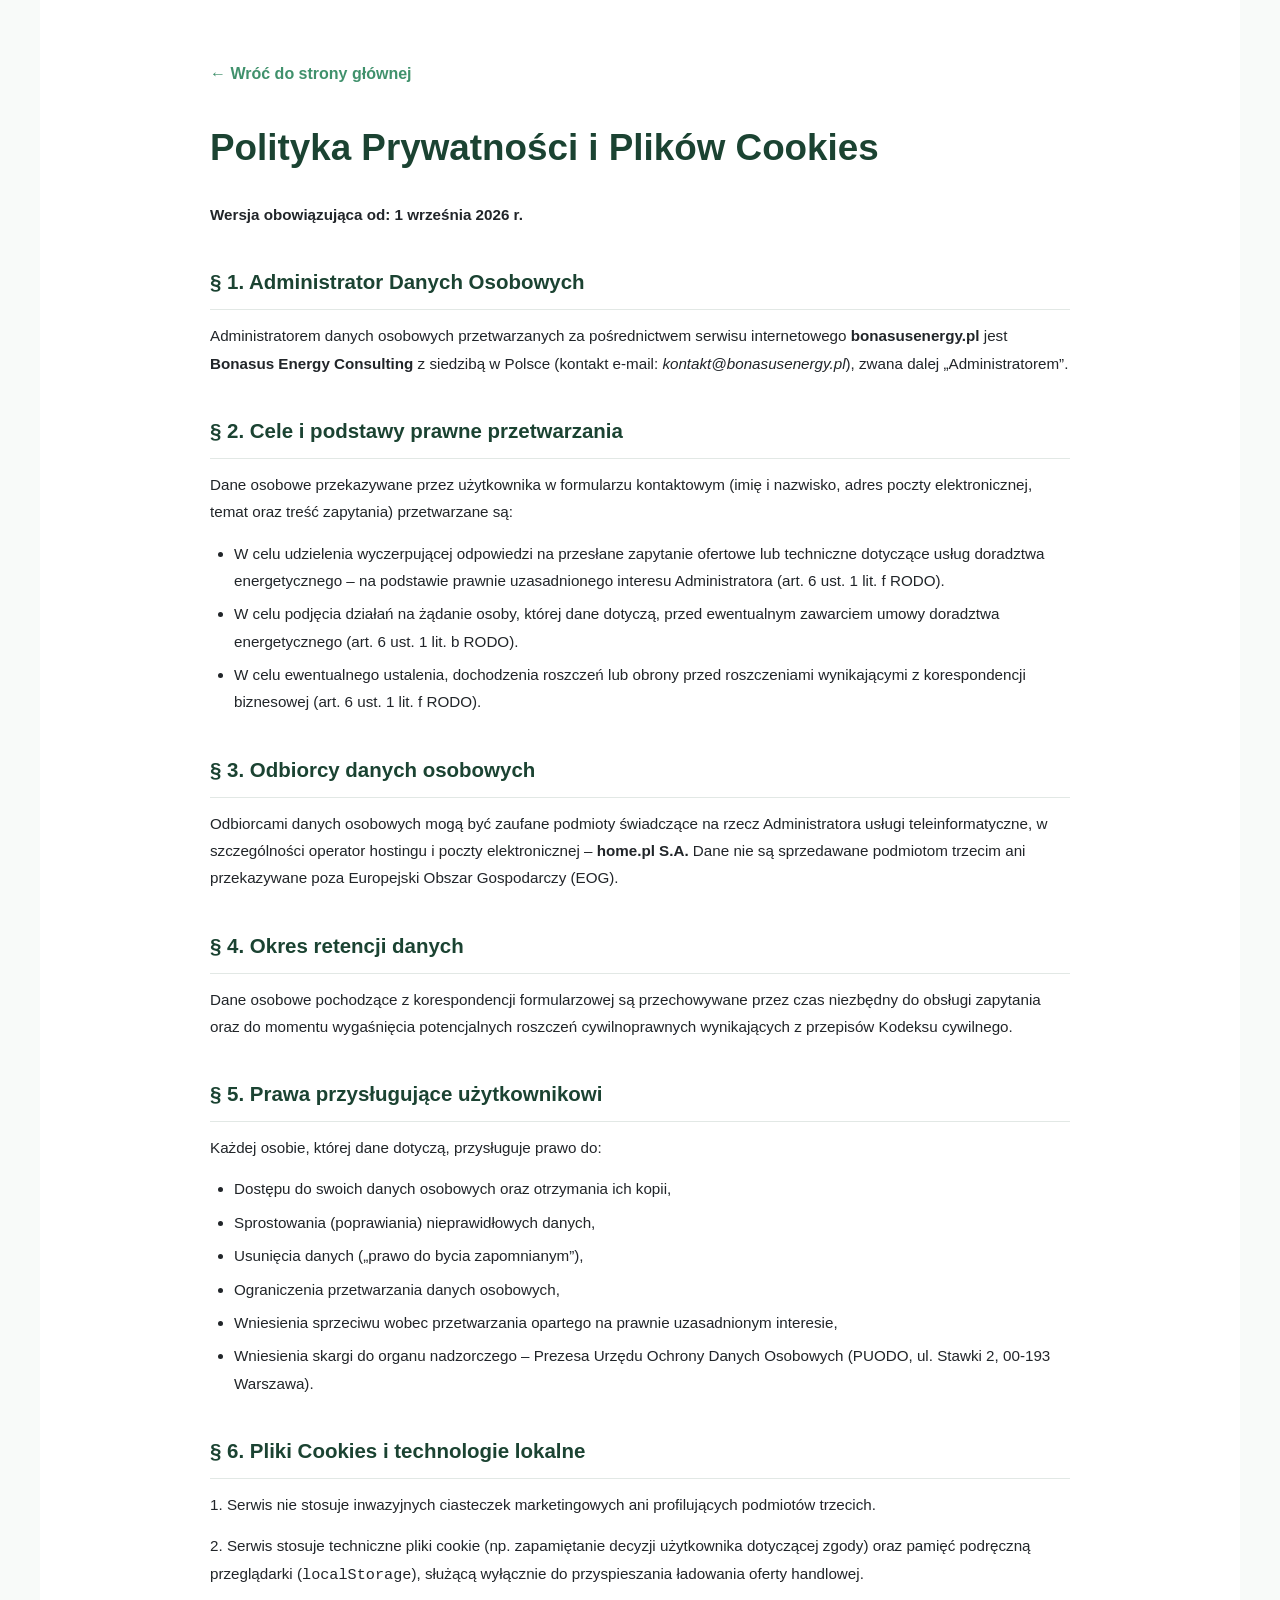
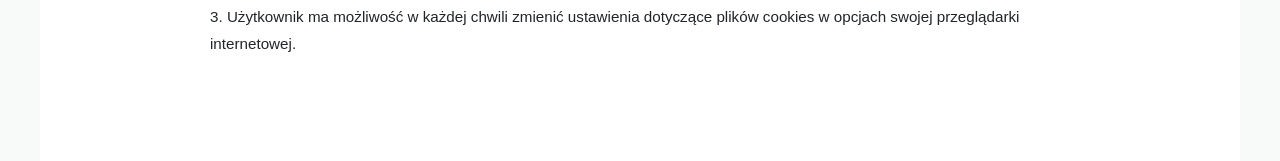
==== polityka-prywatnosci.html @ 52952d59 "." ====
<!DOCTYPE html>
<html lang="pl">
<head>
    <meta charset="UTF-8">
    <meta name="viewport" content="width=device-width, initial-scale=1.0">
    <title>Polityka Prywatności | Bonasus Energy Consulting</title>
    
    <link rel="icon" type="image/png" sizes="32x32" href="img/favicon.png?v=1">
    <link rel="stylesheet" href="style.css?v=5">
    <style>
        .legal-page { padding: 60px 0 90px 0; background: #ffffff; }
        .legal-box { max-width: 860px; margin: 0 auto; color: var(--text-dark); line-height: 1.8; }
        .legal-box h1 { font-size: 2.3rem; color: var(--primary); margin-bottom: 20px; }
        .legal-box h2 { font-size: 1.28rem; color: var(--primary); margin-top: 36px; margin-bottom: 12px; border-bottom: 1px solid var(--border-color); padding-bottom: 8px; }
        .legal-box p { margin-bottom: 14px; font-size: 0.95rem; }
        .legal-box ul { padding-left: 24px; margin-bottom: 18px; }
        .legal-box li { margin-bottom: 6px; font-size: 0.95rem; }
        .back-link { display: inline-flex; align-items: center; gap: 8px; margin-bottom: 26px; color: var(--accent); text-decoration: none; font-weight: 600; font-size: 1rem; }
        .back-link:hover { text-decoration: underline; }
    </style>
</head>
<body>
    <div class="container legal-page">
        <div class="legal-box">
            <a href="index.html" class="back-link">&larr; Wróć do strony głównej</a>
            <h1>Polityka Prywatności i Plików Cookies</h1>
            <p><strong>Wersja obowiązująca od: 1 września 2026 r.</strong></p>

            <h2>§ 1. Administrator Danych Osobowych</h2>
            <p>Administratorem danych osobowych przetwarzanych za pośrednictwem serwisu internetowego <strong>bonasusenergy.pl</strong> jest <strong>Bonasus Energy Consulting</strong> z siedzibą w Polsce (kontakt e-mail: <em>kontakt@bonasusenergy.pl</em>), zwana dalej „Administratorem”.</p>

            <h2>§ 2. Cele i podstawy prawne przetwarzania</h2>
            <p>Dane osobowe przekazywane przez użytkownika w formularzu kontaktowym (imię i nazwisko, adres poczty elektronicznej, temat oraz treść zapytania) przetwarzane są:</p>
            <ul>
                <li>W celu udzielenia wyczerpującej odpowiedzi na przesłane zapytanie ofertowe lub techniczne dotyczące usług doradztwa energetycznego – na podstawie prawnie uzasadnionego interesu Administratora (art. 6 ust. 1 lit. f RODO).</li>
                <li>W celu podjęcia działań na żądanie osoby, której dane dotyczą, przed ewentualnym zawarciem umowy doradztwa energetycznego (art. 6 ust. 1 lit. b RODO).</li>
                <li>W celu ewentualnego ustalenia, dochodzenia roszczeń lub obrony przed roszczeniami wynikającymi z korespondencji biznesowej (art. 6 ust. 1 lit. f RODO).</li>
            </ul>

            <h2>§ 3. Odbiorcy danych osobowych</h2>
            <p>Odbiorcami danych osobowych mogą być zaufane podmioty świadczące na rzecz Administratora usługi teleinformatyczne, w szczególności operator hostingu i poczty elektronicznej – <strong>home.pl S.A.</strong> Dane nie są sprzedawane podmiotom trzecim ani przekazywane poza Europejski Obszar Gospodarczy (EOG).</p>

            <h2>§ 4. Okres retencji danych</h2>
            <p>Dane osobowe pochodzące z korespondencji formularzowej są przechowywane przez czas niezbędny do obsługi zapytania oraz do momentu wygaśnięcia potencjalnych roszczeń cywilnoprawnych wynikających z przepisów Kodeksu cywilnego.</p>

            <h2>§ 5. Prawa przysługujące użytkownikowi</h2>
            <p>Każdej osobie, której dane dotyczą, przysługuje prawo do:</p>
            <ul>
                <li>Dostępu do swoich danych osobowych oraz otrzymania ich kopii,</li>
                <li>Sprostowania (poprawiania) nieprawidłowych danych,</li>
                <li>Usunięcia danych („prawo do bycia zapomnianym”),</li>
                <li>Ograniczenia przetwarzania danych osobowych,</li>
                <li>Wniesienia sprzeciwu wobec przetwarzania opartego na prawnie uzasadnionym interesie,</li>
                <li>Wniesienia skargi do organu nadzorczego – Prezesa Urzędu Ochrony Danych Osobowych (PUODO, ul. Stawki 2, 00-193 Warszawa).</li>
            </ul>

            <h2>§ 6. Pliki Cookies i technologie lokalne</h2>
            <p>1. Serwis nie stosuje inwazyjnych ciasteczek marketingowych ani profilujących podmiotów trzecich.</p>
            <p>2. Serwis stosuje techniczne pliki cookie (np. zapamiętanie decyzji użytkownika dotyczącej zgody) oraz pamięć podręczną przeglądarki (<code>localStorage</code>), służącą wyłącznie do przyspieszania ładowania oferty handlowej.</p>
            <p>3. Użytkownik ma możliwość w każdej chwili zmienić ustawienia dotyczące plików cookies w opcjach swojej przeglądarki internetowej.</p>
        </div>
    </div>
</body>
</html>
---- style.css ----
/* ==========================================================================
   1. ZMIENNE GŁÓWNE I PALETA BARW
   ========================================================================== */
:root {
    --primary: #1b4332;
    --primary-light: #2d6a4f;
    --accent: #40916c;
    --accent-glow: rgba(64, 145, 108, 0.12);
    --bg-main: #f8faf9;
    --text-dark: #212529;
    --text-muted: #6c757d;
    --border-color: #e2e8e5;
    --radius: 12px;
    --shadow: 0 4px 18px rgba(0, 0, 0, 0.05);
    --shadow-hover: 0 10px 30px rgba(0, 0, 0, 0.09);
    --transition: all 0.25s ease;
}

* {
    box-sizing: border-box;
    margin: 0;
    padding: 0;
}

html {
    scroll-behavior: smooth;
}

body {
    font-family: -apple-system, BlinkMacSystemFont, "Segoe UI", Roboto, "Helvetica Neue", Arial, sans-serif;
    color: var(--text-dark);
    background-color: var(--bg-main);
    line-height: 1.6;
}

.container {
    max-width: 1200px;
    margin: 0 auto;
    padding: 0 24px;
}

/* ==========================================================================
   2. TYPOGRAFIA I ELEMENTY WSPÓLNE
   ========================================================================== */
.section {
    padding: 85px 0;
}

.section-header {
    text-align: center;
    max-width: 700px;
    margin: 0 auto 50px auto;
}

.section-subtitle {
    display: inline-block;
    color: var(--accent);
    text-transform: uppercase;
    font-size: 0.82rem;
    font-weight: 700;
    letter-spacing: 1.5px;
    margin-bottom: 8px;
}

.section-header h2 {
    font-size: 2.2rem;
    color: var(--primary);
    margin-bottom: 12px;
}

.section-header p {
    color: var(--text-muted);
    font-size: 1.05rem;
}

/* PRZYCISKI */
.btn {
    display: inline-block;
    padding: 12px 26px;
    border-radius: 8px;
    font-weight: 600;
    text-decoration: none;
    cursor: pointer;
    border: none;
    transition: var(--transition);
}

.btn-primary {
    background-color: var(--accent);
    color: #ffffff;
}

.btn-primary:hover {
    background-color: var(--primary-light);
    transform: translateY(-2px);
}

.btn-secondary {
    background-color: transparent;
    color: var(--primary);
    border: 1px solid var(--primary);
}

.btn-secondary:hover {
    background-color: var(--primary);
    color: #ffffff;
}

.btn-block {
    width: 100%;
}

/* ==========================================================================
   3. NAWIGACJA
   ========================================================================== */
.header {
    background: #ffffff;
    border-bottom: 1px solid var(--border-color);
    position: sticky;
    top: 0;
    z-index: 1000;
}

.header-container {
    display: flex;
    justify-content: space-between;
    align-items: center;
    height: 75px;
}

.logo {
    font-size: 1.45rem;
    font-weight: 800;
    color: var(--primary);
    text-decoration: none;
    letter-spacing: -0.5px;
}

.logo-accent {
    color: var(--accent);
}

.nav {
    display: flex;
    align-items: center;
    gap: 28px;
}

.nav a {
    text-decoration: none;
    color: var(--text-dark);
    font-weight: 500;
    transition: var(--transition);
}

.nav a:hover {
    color: var(--accent);
}

.btn-nav {
    padding: 8px 18px;
    background-color: var(--primary);
    color: #ffffff !important;
    border-radius: 6px;
}

.btn-nav:hover {
    background-color: var(--accent);
}

/* ==========================================================================
   4. HERO
   ========================================================================== */
.hero {
    padding: 95px 0 105px 0;
    background: radial-gradient(circle at top right, rgba(64,145,108,0.12), transparent 50%), #ffffff;
    border-bottom: 1px solid var(--border-color);
}

.hero-content {
    max-width: 820px;
}

.hero-badge {
    display: inline-block;
    background: var(--accent-glow);
    color: var(--primary);
    padding: 6px 14px;
    border-radius: 20px;
    font-size: 0.85rem;
    font-weight: 700;
    margin-bottom: 20px;
}

.hero h1 {
    font-size: 3rem;
    line-height: 1.2;
    color: var(--primary);
    margin-bottom: 20px;
    letter-spacing: -1px;
}

.hero p {
    font-size: 1.15rem;
    color: var(--text-muted);
    line-height: 1.7;
    margin-bottom: 32px;
}

.hero-actions {
    display: flex;
    gap: 16px;
}

/* ==========================================================================
   5. USŁUGI (PANEL PODGLĄDU NA GÓRZE + DOLNA SIATKA ZE ZMIANĄ STANU)
   ========================================================================== */
.services-section {
    background-color: #ffffff;
    border-bottom: 1px solid var(--border-color);
}

/* GÓRNY PANEL PODGLĄDU */
.service-preview-panel {
    background: #ffffff;
    border: 2px solid var(--accent);
    border-radius: var(--radius);
    box-shadow: var(--shadow-hover);
    padding: 36px 40px;
    margin-bottom: 35px;
    position: relative;
    display: grid;
    grid-template-columns: 1fr 1.5fr;
    gap: 40px;
    align-items: start;
    animation: slideDownFade 0.3s ease-out forwards;
}

.preview-close-btn {
    position: absolute;
    top: 18px;
    right: 18px;
    width: 32px;
    height: 32px;
    background: var(--bg-main);
    border: 1px solid var(--border-color);
    border-radius: 50%;
    display: flex;
    align-items: center;
    justify-content: center;
    font-size: 1.2rem;
    color: var(--text-muted);
    cursor: pointer;
    transition: var(--transition);
}

.preview-close-btn:hover {
    background: #fee2e2;
    color: #991b1b;
    border-color: #fecaca;
}

.preview-left .preview-icon {
    font-size: 2.4rem;
    margin-bottom: 16px;
    display: inline-flex;
    align-items: center;
    justify-content: center;
    width: 60px;
    height: 60px;
    border-radius: 12px;
    background: var(--accent-glow);
}

.preview-left .preview-icon svg {
    width: 30px;
    height: 30px;
    stroke: var(--accent);
}

.preview-left h3 {
    font-size: 1.6rem;
    color: var(--primary);
    margin-bottom: 12px;
}

.preview-left p {
    color: var(--text-muted);
    font-size: 1rem;
    line-height: 1.6;
}

.preview-right {
    border-left: 1px dashed var(--border-color);
    padding-left: 35px;
}

.preview-right h4 {
    font-size: 0.95rem;
    text-transform: uppercase;
    letter-spacing: 1px;
    color: var(--accent);
    margin-bottom: 12px;
}

.preview-full-desc {
    color: var(--text-dark);
    font-size: 0.95rem;
    line-height: 1.7;
    margin-bottom: 18px;
}

.preview-subitems {
    list-style: none;
    padding: 0;
    margin: 0;
    display: grid;
    grid-template-columns: 1fr 1fr;
    gap: 10px 18px;
}

.preview-subitems li {
    font-size: 0.9rem;
    color: var(--primary-light);
    font-weight: 500;
    position: relative;
    padding-left: 20px;
}

.preview-subitems li::before {
    content: "✓";
    position: absolute;
    left: 0;
    color: var(--accent);
    font-weight: bold;
}

/* DOLNA SIATKA KAFELKÓW (ZACHOWUJE POZYCJE) */
.services-grid {
    display: grid;
    grid-template-columns: repeat(auto-fill, minmax(280px, 1fr));
    gap: 24px;
}

.service-card {
    background: var(--bg-main);
    border: 1px solid var(--border-color);
    padding: 24px;
    border-radius: var(--radius);
    cursor: pointer;
    user-select: none;
    transition: var(--transition);
    display: flex;
    flex-direction: column;
}

.service-card:hover {
    transform: translateY(-3px);
    border-color: var(--accent);
    box-shadow: var(--shadow);
}

.service-top {
    display: flex;
    justify-content: space-between;
    align-items: center;
    margin-bottom: 12px;
}

.service-icon {
    font-size: 1.8rem;
    display: inline-flex;
    align-items: center;
    justify-content: center;
    width: 46px;
    height: 46px;
    border-radius: 10px;
    background: var(--accent-glow);
}

.service-icon svg {
    width: 24px;
    height: 24px;
    stroke: var(--accent);
    stroke-width: 2;
}

.service-indicator {
    font-size: 1.2rem;
    color: var(--accent);
    font-weight: bold;
}

.service-card h3 {
    font-size: 1.15rem;
    color: var(--primary);
    margin-bottom: 8px;
}

.service-short-desc {
    color: var(--text-muted);
    font-size: 0.9rem;
    line-height: 1.5;
}

/* STAN WYSZARZENIA KLIKNIĘTEJ KARTY */
.service-card.is-selected {
    opacity: 0.45;
    filter: grayscale(100%);
    background: #eef2f0;
    border: 1px dashed var(--accent);
    box-shadow: none !important;
    transform: none !important;
}

@keyframes slideDownFade {
    from { opacity: 0; transform: translateY(-10px); }
    to { opacity: 1; transform: translateY(0); }
}

/* ==========================================================================
   6. ZESPÓŁ
   ========================================================================== */
.team-grid {
    display: grid;
    grid-template-columns: repeat(auto-fit, minmax(300px, 1fr));
    gap: 30px;
}

.team-card {
    background: #ffffff;
    border: 1px solid var(--border-color);
    border-radius: var(--radius);
    padding: 30px;
    text-align: center;
    box-shadow: var(--shadow);
    transition: var(--transition);
}

.team-card:hover {
    transform: translateY(-4px);
    box-shadow: var(--shadow-hover);
}

.team-image-wrapper {
    width: 130px;
    height: 130px;
    border-radius: 50%;
    margin: 0 auto 20px auto;
    overflow: hidden;
    border: 3px solid var(--accent);
}

.team-avatar {
    width: 100%;
    height: 100%;
    object-fit: cover;
}

.team-info h3 {
    font-size: 1.3rem;
    color: var(--primary);
    margin-bottom: 4px;
}

.team-role {
    display: block;
    color: var(--accent);
    font-size: 0.88rem;
    font-weight: 600;
    margin-bottom: 12px;
}

.team-info p {
    color: var(--text-muted);
    font-size: 0.92rem;
    line-height: 1.6;
}

/* ==========================================================================
   7. KONTAKT I FORMULARZ
   ========================================================================== */
.contact-section {
    background: #ffffff;
    border-top: 1px solid var(--border-color);
}

.contact-wrapper {
    display: grid;
    grid-template-columns: 1fr 1.2fr;
    gap: 60px;
    align-items: start;
}

.contact-details {
    margin-top: 30px;
    display: flex;
    flex-direction: column;
    gap: 20px;
}

.contact-item {
    display: flex;
    align-items: center;
    gap: 16px;
}

.contact-item svg {
    width: 24px;
    height: 24px;
    stroke: var(--accent);
}

.contact-item a {
    color: var(--primary);
    text-decoration: none;
    font-weight: 500;
}

.contact-form {
    background: var(--bg-main);
    border: 1px solid var(--border-color);
    padding: 36px;
    border-radius: var(--radius);
    box-shadow: var(--shadow);
}

.contact-form h3 {
    color: var(--primary);
    margin-bottom: 20px;
    font-size: 1.4rem;
}

.form-group {
    margin-bottom: 18px;
}

.form-group label {
    display: block;
    font-size: 0.88rem;
    font-weight: 600;
    margin-bottom: 6px;
    color: var(--primary);
}

.form-group input,
.form-group textarea {
    width: 100%;
    padding: 12px 14px;
    border: 1px solid var(--border-color);
    border-radius: 6px;
    font-size: 0.95rem;
    background: #ffffff;
    font-family: inherit;
    transition: var(--transition);
}

.form-group input:focus,
.form-group textarea:focus {
    outline: none;
    border-color: var(--accent);
    box-shadow: 0 0 0 3px var(--accent-glow);
}

.form-feedback {
    display: none;
    padding: 12px 14px;
    border-radius: 6px;
    font-size: 0.9rem;
    margin-bottom: 16px;
    font-weight: 500;
}

.form-feedback.success {
    display: block;
    background-color: #d8f3dc;
    color: #1b4332;
    border: 1px solid #b7e4c7;
}

.form-feedback.error {
    display: block;
    background-color: #fee2e2;
    color: #991b1b;
    border: 1px solid #fecaca;
}

.form-rodo-note {
    font-size: 0.78rem;
    color: var(--text-muted);
    margin-top: 14px;
    line-height: 1.4;
}

.form-rodo-note a {
    color: var(--accent);
    text-decoration: underline;
}

/* ==========================================================================
   8. STOPKA
   ========================================================================== */
.footer {
    background: var(--primary);
    color: #ffffff;
    padding: 30px 0;
    text-align: center;
    font-size: 0.9rem;
}

.footer a {
    color: #d8f3dc;
    text-decoration: none;
}

.footer a:hover {
    text-decoration: underline;
}

/* ==========================================================================
   9. BANER PLIKÓW COOKIE
   ========================================================================== */
.cookie-banner {
    position: fixed;
    bottom: 24px;
    left: 50%;
    transform: translateX(-50%) translateY(30px);
    width: calc(100% - 40px);
    max-width: 980px;
    background: #ffffff;
    border: 1px solid var(--border-color);
    border-radius: var(--radius);
    box-shadow: 0 16px 36px rgba(0, 0, 0, 0.16);
    padding: 22px 28px;
    z-index: 99999;
    opacity: 0;
    transition: opacity 0.35s ease, transform 0.35s ease;
}

.cookie-banner.visible {
    opacity: 1;
    transform: translateX(-50%) translateY(0);
}

.cookie-container {
    display: flex;
    align-items: center;
    justify-content: space-between;
    gap: 30px;
}

.cookie-info {
    display: flex;
    align-items: flex-start;
    gap: 16px;
}

.cookie-badge {
    font-size: 1.8rem;
    line-height: 1;
    flex-shrink: 0;
}

.cookie-text h4 {
    font-size: 1.05rem;
    color: var(--primary);
    margin-bottom: 6px;
    font-weight: 700;
}

.cookie-text p {
    font-size: 0.88rem;
    color: var(--text-muted);
    line-height: 1.5;
    margin: 0;
}

.cookie-text a {
    color: var(--accent);
    text-decoration: underline;
    font-weight: 500;
}

.cookie-buttons {
    display: flex;
    align-items: center;
    gap: 12px;
    flex-shrink: 0;
}

.btn-cookie {
    padding: 10px 18px;
    border-radius: 6px;
    font-size: 0.88rem;
    font-weight: 600;
    cursor: pointer;
    transition: var(--transition);
    white-space: nowrap;
    border: none;
}

.btn-cookie-primary {
    background-color: var(--accent);
    color: #ffffff;
}

.btn-cookie-primary:hover {
    background-color: var(--primary);
}

.btn-cookie-secondary {
    background-color: transparent;
    color: var(--text-dark);
    border: 1px solid var(--border-color);
}

.btn-cookie-secondary:hover {
    background-color: #f1f5f3;
    border-color: var(--text-muted);
}

/* ==========================================================================
   10. RESPONSYWNOŚĆ (MEDIA QUERIES)
   ========================================================================== */
@media (max-width: 900px) {
    .service-preview-panel {
        grid-template-columns: 1fr;
        gap: 24px;
        padding: 28px 24px;
    }
    .preview-right {
        border-left: none;
        border-top: 1px dashed var(--border-color);
        padding-left: 0;
        padding-top: 20px;
    }
    .contact-wrapper {
        grid-template-columns: 1fr;
        gap: 40px;
    }
    .hero h1 {
        font-size: 2.3rem;
    }
}

@media (max-width: 768px) {
    .header-container {
        flex-direction: column;
        height: auto;
        padding: 16px 0;
        gap: 12px;
    }
    .preview-subitems {
        grid-template-columns: 1fr;
    }
    .cookie-banner {
        bottom: 15px;
        width: calc(100% - 30px);
        padding: 18px;
    }
    .cookie-container {
        flex-direction: column;
        gap: 18px;
        align-items: stretch;
    }
    .cookie-buttons {
        flex-direction: column-reverse;
        width: 100%;
    }
    .btn-cookie {
        width: 100%;
        text-align: center;
        padding: 12px;
    }
}
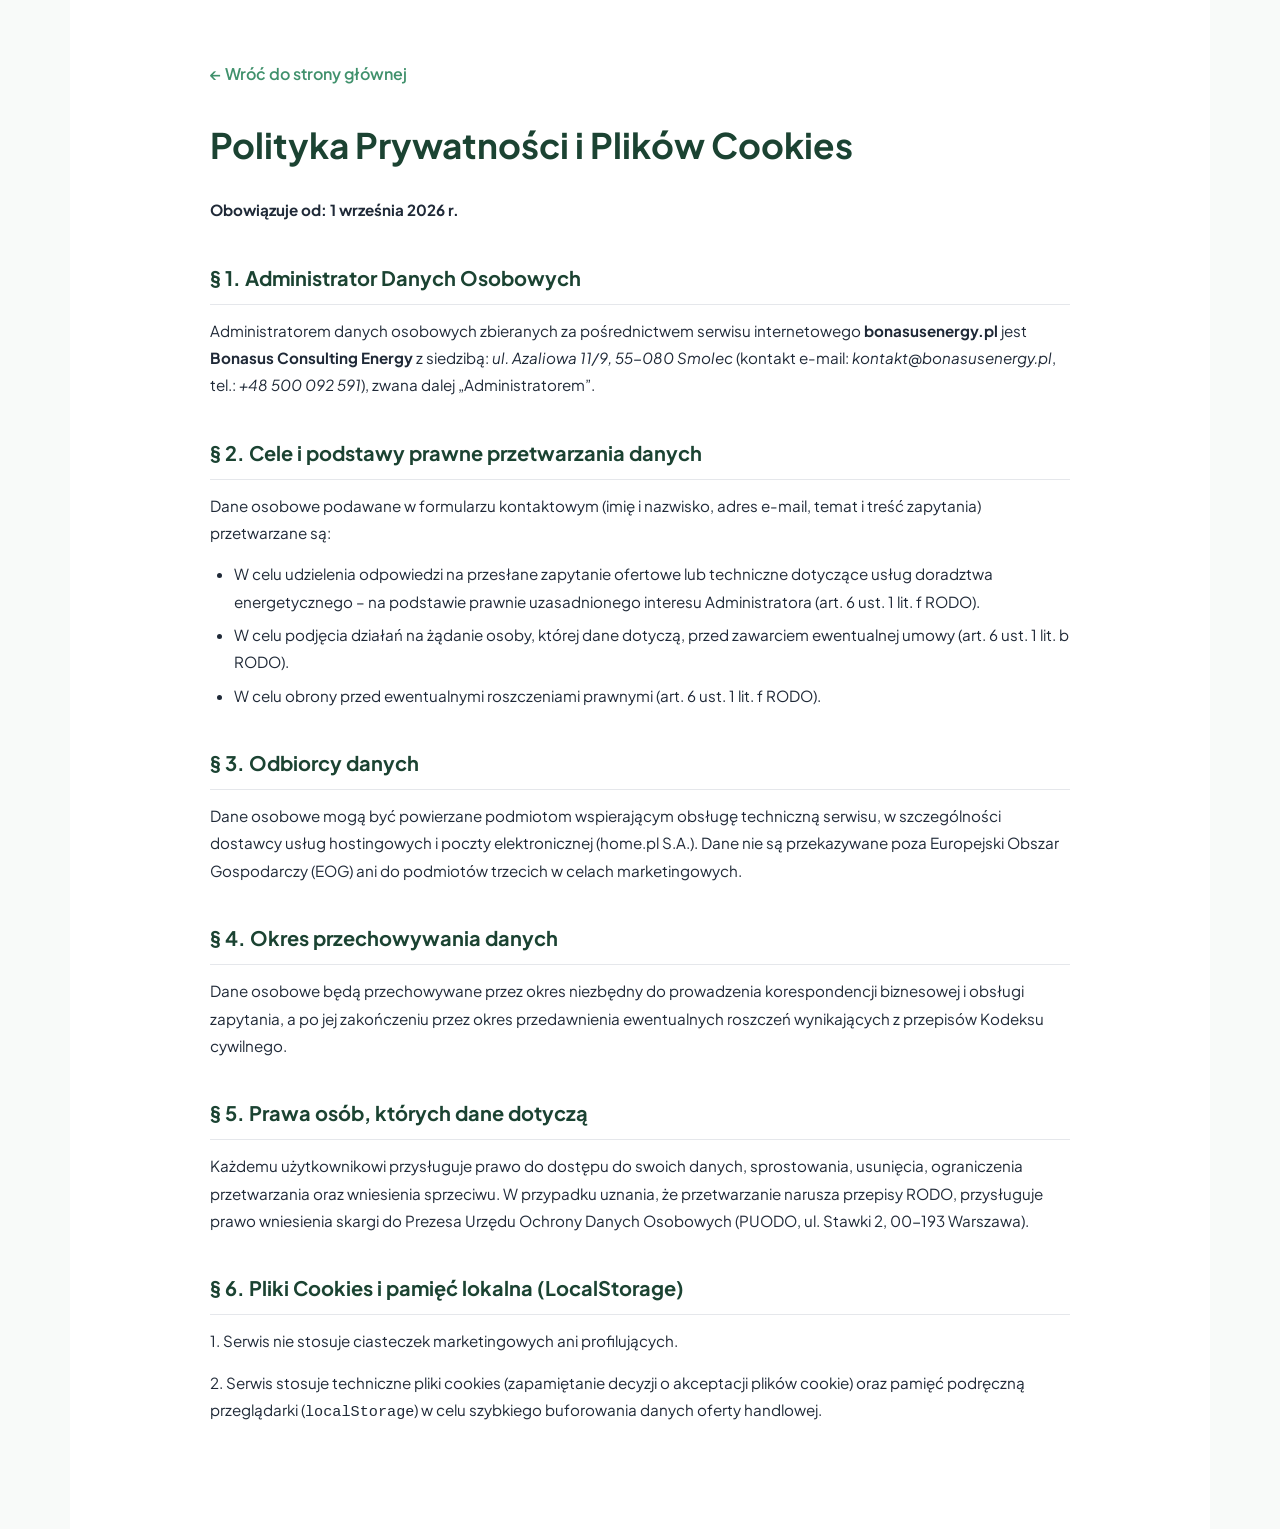
==== commit 7fc0a913: "Big one" ====
--- a/polityka-prywatnosci.html
+++ b/polityka-prywatnosci.html
@@ -4,18 +4,20 @@
     <meta charset="UTF-8">
     <meta name="viewport" content="width=device-width, initial-scale=1.0">
     <title>Polityka Prywatności | Bonasus Energy Consulting</title>
-    
-    <link rel="icon" type="image/png" sizes="32x32" href="img/favicon.png?v=1">
-    <link rel="stylesheet" href="style.css?v=5">
+    <link rel="preconnect" href="https://fonts.googleapis.com">
+    <link rel="preconnect" href="https://fonts.gstatic.com" crossorigin>
+    <link href="https://fonts.googleapis.com/css2?family=Plus+Jakarta+Sans:wght@400;500;600;700;800&display=swap" rel="stylesheet">
+    <link rel="icon" type="image/png" href="photos/favicon.png">
+    <link rel="stylesheet" href="style.css?v=3">
     <style>
         .legal-page { padding: 60px 0 90px 0; background: #ffffff; }
         .legal-box { max-width: 860px; margin: 0 auto; color: var(--text-dark); line-height: 1.8; }
-        .legal-box h1 { font-size: 2.3rem; color: var(--primary); margin-bottom: 20px; }
-        .legal-box h2 { font-size: 1.28rem; color: var(--primary); margin-top: 36px; margin-bottom: 12px; border-bottom: 1px solid var(--border-color); padding-bottom: 8px; }
+        .legal-box h1 { font-size: 2.2rem; color: var(--primary); margin-bottom: 20px; }
+        .legal-box h2 { font-size: 1.25rem; color: var(--primary); margin-top: 36px; margin-bottom: 12px; border-bottom: 1px solid var(--border-color); padding-bottom: 8px; }
         .legal-box p { margin-bottom: 14px; font-size: 0.95rem; }
         .legal-box ul { padding-left: 24px; margin-bottom: 18px; }
         .legal-box li { margin-bottom: 6px; font-size: 0.95rem; }
-        .back-link { display: inline-flex; align-items: center; gap: 8px; margin-bottom: 26px; color: var(--accent); text-decoration: none; font-weight: 600; font-size: 1rem; }
+        .back-link { display: inline-flex; align-items: center; gap: 8px; margin-bottom: 24px; color: var(--accent); text-decoration: none; font-weight: 600; }
         .back-link:hover { text-decoration: underline; }
     </style>
 </head>
@@ -24,40 +26,31 @@
         <div class="legal-box">
             <a href="index.html" class="back-link">&larr; Wróć do strony głównej</a>
             <h1>Polityka Prywatności i Plików Cookies</h1>
-            <p><strong>Wersja obowiązująca od: 1 września 2026 r.</strong></p>
+            <p><strong>Obowiązuje od: 1 września 2026 r.</strong></p>
 
             <h2>§ 1. Administrator Danych Osobowych</h2>
-            <p>Administratorem danych osobowych przetwarzanych za pośrednictwem serwisu internetowego <strong>bonasusenergy.pl</strong> jest <strong>Bonasus Energy Consulting</strong> z siedzibą w Polsce (kontakt e-mail: <em>kontakt@bonasusenergy.pl</em>), zwana dalej „Administratorem”.</p>
+            <p>Administratorem danych osobowych zbieranych za pośrednictwem serwisu internetowego <strong>bonasusenergy.pl</strong> jest <strong>Bonasus Consulting Energy</strong> z siedzibą: <em>ul. Azaliowa 11/9, 55-080 Smolec</em> (kontakt e-mail: <em>kontakt@bonasusenergy.pl</em>, tel.: <em>+48 500 092 591</em>), zwana dalej „Administratorem”.</p>
 
-            <h2>§ 2. Cele i podstawy prawne przetwarzania</h2>
-            <p>Dane osobowe przekazywane przez użytkownika w formularzu kontaktowym (imię i nazwisko, adres poczty elektronicznej, temat oraz treść zapytania) przetwarzane są:</p>
+            <h2>§ 2. Cele i podstawy prawne przetwarzania danych</h2>
+            <p>Dane osobowe podawane w formularzu kontaktowym (imię i nazwisko, adres e-mail, temat i treść zapytania) przetwarzane są:</p>
             <ul>
-                <li>W celu udzielenia wyczerpującej odpowiedzi na przesłane zapytanie ofertowe lub techniczne dotyczące usług doradztwa energetycznego – na podstawie prawnie uzasadnionego interesu Administratora (art. 6 ust. 1 lit. f RODO).</li>
-                <li>W celu podjęcia działań na żądanie osoby, której dane dotyczą, przed ewentualnym zawarciem umowy doradztwa energetycznego (art. 6 ust. 1 lit. b RODO).</li>
-                <li>W celu ewentualnego ustalenia, dochodzenia roszczeń lub obrony przed roszczeniami wynikającymi z korespondencji biznesowej (art. 6 ust. 1 lit. f RODO).</li>
+                <li>W celu udzielenia odpowiedzi na przesłane zapytanie ofertowe lub techniczne dotyczące usług doradztwa energetycznego – na podstawie prawnie uzasadnionego interesu Administratora (art. 6 ust. 1 lit. f RODO).</li>
+                <li>W celu podjęcia działań na żądanie osoby, której dane dotyczą, przed zawarciem ewentualnej umowy (art. 6 ust. 1 lit. b RODO).</li>
+                <li>W celu obrony przed ewentualnymi roszczeniami prawnymi (art. 6 ust. 1 lit. f RODO).</li>
             </ul>
 
-            <h2>§ 3. Odbiorcy danych osobowych</h2>
-            <p>Odbiorcami danych osobowych mogą być zaufane podmioty świadczące na rzecz Administratora usługi teleinformatyczne, w szczególności operator hostingu i poczty elektronicznej – <strong>home.pl S.A.</strong> Dane nie są sprzedawane podmiotom trzecim ani przekazywane poza Europejski Obszar Gospodarczy (EOG).</p>
+            <h2>§ 3. Odbiorcy danych</h2>
+            <p>Dane osobowe mogą być powierzane podmiotom wspierającym obsługę techniczną serwisu, w szczególności dostawcy usług hostingowych i poczty elektronicznej (home.pl S.A.). Dane nie są przekazywane poza Europejski Obszar Gospodarczy (EOG) ani do podmiotów trzecich w celach marketingowych.</p>
 
-            <h2>§ 4. Okres retencji danych</h2>
-            <p>Dane osobowe pochodzące z korespondencji formularzowej są przechowywane przez czas niezbędny do obsługi zapytania oraz do momentu wygaśnięcia potencjalnych roszczeń cywilnoprawnych wynikających z przepisów Kodeksu cywilnego.</p>
+            <h2>§ 4. Okres przechowywania danych</h2>
+            <p>Dane osobowe będą przechowywane przez okres niezbędny do prowadzenia korespondencji biznesowej i obsługi zapytania, a po jej zakończeniu przez okres przedawnienia ewentualnych roszczeń wynikających z przepisów Kodeksu cywilnego.</p>
 
-            <h2>§ 5. Prawa przysługujące użytkownikowi</h2>
-            <p>Każdej osobie, której dane dotyczą, przysługuje prawo do:</p>
-            <ul>
-                <li>Dostępu do swoich danych osobowych oraz otrzymania ich kopii,</li>
-                <li>Sprostowania (poprawiania) nieprawidłowych danych,</li>
-                <li>Usunięcia danych („prawo do bycia zapomnianym”),</li>
-                <li>Ograniczenia przetwarzania danych osobowych,</li>
-                <li>Wniesienia sprzeciwu wobec przetwarzania opartego na prawnie uzasadnionym interesie,</li>
-                <li>Wniesienia skargi do organu nadzorczego – Prezesa Urzędu Ochrony Danych Osobowych (PUODO, ul. Stawki 2, 00-193 Warszawa).</li>
-            </ul>
+            <h2>§ 5. Prawa osób, których dane dotyczą</h2>
+            <p>Każdemu użytkownikowi przysługuje prawo do dostępu do swoich danych, sprostowania, usunięcia, ograniczenia przetwarzania oraz wniesienia sprzeciwu. W przypadku uznania, że przetwarzanie narusza przepisy RODO, przysługuje prawo wniesienia skargi do Prezesa Urzędu Ochrony Danych Osobowych (PUODO, ul. Stawki 2, 00-193 Warszawa).</p>
 
-            <h2>§ 6. Pliki Cookies i technologie lokalne</h2>
-            <p>1. Serwis nie stosuje inwazyjnych ciasteczek marketingowych ani profilujących podmiotów trzecich.</p>
-            <p>2. Serwis stosuje techniczne pliki cookie (np. zapamiętanie decyzji użytkownika dotyczącej zgody) oraz pamięć podręczną przeglądarki (<code>localStorage</code>), służącą wyłącznie do przyspieszania ładowania oferty handlowej.</p>
-            <p>3. Użytkownik ma możliwość w każdej chwili zmienić ustawienia dotyczące plików cookies w opcjach swojej przeglądarki internetowej.</p>
+            <h2>§ 6. Pliki Cookies i pamięć lokalna (LocalStorage)</h2>
+            <p>1. Serwis nie stosuje ciasteczek marketingowych ani profilujących.</p>
+            <p>2. Serwis stosuje techniczne pliki cookies (zapamiętanie decyzji o akceptacji plików cookie) oraz pamięć podręczną przeglądarki (<code>localStorage</code>) w celu szybkiego buforowania danych oferty handlowej.</p>
         </div>
     </div>
 </body>
--- a/style.css
+++ b/style.css
@@ -1,25 +1,31 @@
 /* ==========================================================================
-   1. ZMIENNE GŁÓWNE I PALETA BARW
+   1. ZMIENNE KOLORYSTYCZNE (PALETA ZIELONA)
    ========================================================================== */
 :root {
     --primary: #1b4332;
     --primary-light: #2d6a4f;
     --accent: #40916c;
-    --accent-glow: rgba(64, 145, 108, 0.12);
+    --accent-glow: #d8f3dc;
+    
     --bg-main: #f8faf9;
-    --text-dark: #212529;
-    --text-muted: #6c757d;
-    --border-color: #e2e8e5;
+    --bg-card: #ffffff;
+    --text-dark: #1f2937;
+    --text-muted: #4b5563;
+    --border-color: #e5e7eb;
+    
+    --font-family: 'Plus Jakarta Sans', sans-serif;
     --radius: 12px;
-    --shadow: 0 4px 18px rgba(0, 0, 0, 0.05);
-    --shadow-hover: 0 10px 30px rgba(0, 0, 0, 0.09);
-    --transition: all 0.25s ease;
-}
-
+    --shadow: 0 10px 25px -5px rgba(27, 67, 50, 0.06), 0 8px 10px -6px rgba(27, 67, 50, 0.04);
+    --shadow-hover: 0 20px 30px -10px rgba(27, 67, 50, 0.12);
+}
+
+/* ==========================================================================
+   2. RESET I BAZA
+   ========================================================================== */
 * {
-    box-sizing: border-box;
     margin: 0;
     padding: 0;
+    box-sizing: border-box;
 }
 
 html {
@@ -27,62 +33,64 @@
 }
 
 body {
-    font-family: -apple-system, BlinkMacSystemFont, "Segoe UI", Roboto, "Helvetica Neue", Arial, sans-serif;
+    font-family: var(--font-family);
+    background-color: var(--bg-main);
     color: var(--text-dark);
-    background-color: var(--bg-main);
     line-height: 1.6;
 }
 
 .container {
-    max-width: 1200px;
+    max-width: 1140px;
     margin: 0 auto;
     padding: 0 24px;
 }
 
-/* ==========================================================================
-   2. TYPOGRAFIA I ELEMENTY WSPÓLNE
-   ========================================================================== */
 .section {
-    padding: 85px 0;
+    padding: 90px 0;
 }
 
 .section-header {
     text-align: center;
     max-width: 700px;
-    margin: 0 auto 50px auto;
+    margin: 0 auto 60px auto;
 }
 
 .section-subtitle {
     display: inline-block;
     color: var(--accent);
     text-transform: uppercase;
-    font-size: 0.82rem;
+    font-size: 0.85rem;
     font-weight: 700;
     letter-spacing: 1.5px;
     margin-bottom: 8px;
 }
 
 .section-header h2 {
-    font-size: 2.2rem;
+    font-size: 2.3rem;
     color: var(--primary);
     margin-bottom: 12px;
 }
 
 .section-header p {
     color: var(--text-muted);
-    font-size: 1.05rem;
-}
-
-/* PRZYCISKI */
+    font-size: 1.1rem;
+}
+
+/* ==========================================================================
+   3. PRZYCISKI I ELEMENTY INTERFEJSU
+   ========================================================================== */
 .btn {
-    display: inline-block;
+    display: inline-flex;
+    align-items: center;
+    justify-content: center;
     padding: 12px 26px;
     border-radius: 8px;
     font-weight: 600;
+    font-size: 0.95rem;
     text-decoration: none;
+    transition: all 0.25s ease;
     cursor: pointer;
     border: none;
-    transition: var(--transition);
 }
 
 .btn-primary {
@@ -93,16 +101,28 @@
 .btn-primary:hover {
     background-color: var(--primary-light);
     transform: translateY(-2px);
+    box-shadow: 0 6px 15px rgba(64, 145, 108, 0.3);
 }
 
 .btn-secondary {
-    background-color: transparent;
+    background-color: #ffffff;
     color: var(--primary);
-    border: 1px solid var(--primary);
+    border: 1px solid var(--border-color);
 }
 
 .btn-secondary:hover {
-    background-color: var(--primary);
+    background-color: var(--accent-glow);
+    border-color: var(--accent);
+}
+
+.btn-outline {
+    border: 1px solid var(--accent);
+    color: var(--accent);
+    background: transparent;
+}
+
+.btn-outline:hover {
+    background-color: var(--accent);
     color: #ffffff;
 }
 
@@ -110,248 +130,198 @@
     width: 100%;
 }
 
-/* ==========================================================================
-   3. NAWIGACJA
-   ========================================================================== */
-.header {
-    background: #ffffff;
-    border-bottom: 1px solid var(--border-color);
+.badge {
+    background-color: var(--accent-glow);
+    color: var(--primary-light);
+    padding: 6px 14px;
+    border-radius: 20px;
+    font-size: 0.85rem;
+    font-weight: 600;
+    display: inline-block;
+    margin-bottom: 16px;
+}
+
+/* ==========================================================================
+   4. NAWIGACJA
+   ========================================================================== */
+.navbar {
+    background: rgba(255, 255, 255, 0.95);
+    backdrop-filter: blur(10px);
+    -webkit-backdrop-filter: blur(10px);
     position: sticky;
     top: 0;
     z-index: 1000;
-}
-
-.header-container {
+    border-bottom: 1px solid rgba(27, 67, 50, 0.08);
+    box-shadow: 0 4px 20px -2px rgba(0, 0, 0, 0.06), 
+                0 2px 6px -1px rgba(0, 0, 0, 0.03);
+    padding: 16px 0;
+    transition: all 0.3s ease;
+}
+
+.nav-container {
     display: flex;
     justify-content: space-between;
     align-items: center;
-    height: 75px;
 }
 
 .logo {
-    font-size: 1.45rem;
+    font-size: 1.35rem;
     font-weight: 800;
     color: var(--primary);
     text-decoration: none;
-    letter-spacing: -0.5px;
-}
-
-.logo-accent {
-    color: var(--accent);
-}
-
-.nav {
+    display: flex;
+    align-items: center;
+    gap: 8px;
+}
+
+.logo span {
+    color: var(--accent);
+}
+
+.nav-links {
     display: flex;
     align-items: center;
     gap: 28px;
 }
 
-.nav a {
+.nav-links a {
     text-decoration: none;
     color: var(--text-dark);
     font-weight: 500;
-    transition: var(--transition);
-}
-
-.nav a:hover {
-    color: var(--accent);
-}
-
-.btn-nav {
-    padding: 8px 18px;
-    background-color: var(--primary);
-    color: #ffffff !important;
-    border-radius: 6px;
-}
-
-.btn-nav:hover {
-    background-color: var(--accent);
-}
-
-/* ==========================================================================
-   4. HERO
+    transition: color 0.2s;
+}
+
+.nav-links a:hover {
+    color: var(--accent);
+}
+
+/* ==========================================================================
+   5. HERO
    ========================================================================== */
 .hero {
-    padding: 95px 0 105px 0;
-    background: radial-gradient(circle at top right, rgba(64,145,108,0.12), transparent 50%), #ffffff;
-    border-bottom: 1px solid var(--border-color);
+    background: 
+        linear-gradient(135deg, rgba(49, 114, 87, 0.92) 0%, rgba(27, 78, 56, 0.95) 100%),
+        url('https://images.unsplash.com/photo-1473341304170-971dccb5ac1e?w=1600&fit=crop') center/cover no-repeat;
+    color: #ffffff;
+    padding: 120px 0 90px 0;
+    text-align: center;
+    box-shadow: 0 15px 35px rgba(13, 34, 25, 0.15);
 }
 
 .hero-content {
-    max-width: 820px;
-}
-
-.hero-badge {
-    display: inline-block;
-    background: var(--accent-glow);
-    color: var(--primary);
-    padding: 6px 14px;
-    border-radius: 20px;
-    font-size: 0.85rem;
-    font-weight: 700;
-    margin-bottom: 20px;
+    max-width: 800px;
 }
 
 .hero h1 {
     font-size: 3rem;
     line-height: 1.2;
+    color: #ffffff;
+    margin-bottom: 20px;
+    font-weight: 800;
+}
+
+.hero p {
+    font-size: 1.2rem;
+    color: #d8f3dc;
+    margin-bottom: 35px;
+}
+
+.hero-buttons {
+    display: flex;
+    justify-content: center;
+    gap: 16px;
+}
+
+/* ==========================================================================
+   6. O NAS (ZESPÓŁ)
+   ========================================================================== */
+.team-section {
+    background-color: var(--bg-main);
+    position: relative;
+    z-index: 1;
+}
+
+.team-list {
+    display: flex;
+    flex-direction: column;
+    gap: 60px;
+}
+
+.team-card {
+    display: flex;
+    align-items: center;
+    gap: 50px;
+    background: var(--bg-card);
+    padding: 40px;
+    border-radius: var(--radius);
+    border: 1px solid var(--border-color);
+    box-shadow: var(--shadow);
+}
+
+.team-card:nth-child(even) {
+    flex-direction: row-reverse;
+}
+
+.team-image-wrapper {
+    flex-shrink: 0;
+}
+
+.team-avatar {
+    width: 180px;
+    height: 180px;
+    border-radius: 50%;
+    object-fit: cover;
+    border: 5px solid var(--accent-glow);
+    box-shadow: 0 4px 15px rgba(0, 0, 0, 0.08);
+}
+
+.team-info h3 {
+    font-size: 1.6rem;
     color: var(--primary);
-    margin-bottom: 20px;
-    letter-spacing: -1px;
-}
-
-.hero p {
-    font-size: 1.15rem;
+    margin-bottom: 4px;
+}
+
+.team-role {
+    display: inline-block;
+    color: var(--accent);
+    font-weight: 600;
+    font-size: 0.95rem;
+    margin-bottom: 14px;
+}
+
+.team-info p {
     color: var(--text-muted);
     line-height: 1.7;
-    margin-bottom: 32px;
-}
-
-.hero-actions {
-    display: flex;
-    gap: 16px;
-}
-
-/* ==========================================================================
-   5. USŁUGI (PANEL PODGLĄDU NA GÓRZE + DOLNA SIATKA ZE ZMIANĄ STANU)
+}
+
+/* ==========================================================================
+   7. USŁUGI (3 KOLUMNY + ROZSZERZENIE NA GÓRĘ)
    ========================================================================== */
 .services-section {
     background-color: #ffffff;
+    border-top: 1px solid var(--border-color);
     border-bottom: 1px solid var(--border-color);
 }
 
-/* GÓRNY PANEL PODGLĄDU */
-.service-preview-panel {
-    background: #ffffff;
-    border: 2px solid var(--accent);
-    border-radius: var(--radius);
-    box-shadow: var(--shadow-hover);
-    padding: 36px 40px;
-    margin-bottom: 35px;
-    position: relative;
-    display: grid;
-    grid-template-columns: 1fr 1.5fr;
-    gap: 40px;
-    align-items: start;
-    animation: slideDownFade 0.3s ease-out forwards;
-}
-
-.preview-close-btn {
-    position: absolute;
-    top: 18px;
-    right: 18px;
-    width: 32px;
-    height: 32px;
-    background: var(--bg-main);
-    border: 1px solid var(--border-color);
-    border-radius: 50%;
-    display: flex;
-    align-items: center;
-    justify-content: center;
-    font-size: 1.2rem;
-    color: var(--text-muted);
-    cursor: pointer;
-    transition: var(--transition);
-}
-
-.preview-close-btn:hover {
-    background: #fee2e2;
-    color: #991b1b;
-    border-color: #fecaca;
-}
-
-.preview-left .preview-icon {
-    font-size: 2.4rem;
-    margin-bottom: 16px;
-    display: inline-flex;
-    align-items: center;
-    justify-content: center;
-    width: 60px;
-    height: 60px;
-    border-radius: 12px;
-    background: var(--accent-glow);
-}
-
-.preview-left .preview-icon svg {
-    width: 30px;
-    height: 30px;
-    stroke: var(--accent);
-}
-
-.preview-left h3 {
-    font-size: 1.6rem;
-    color: var(--primary);
-    margin-bottom: 12px;
-}
-
-.preview-left p {
-    color: var(--text-muted);
-    font-size: 1rem;
-    line-height: 1.6;
-}
-
-.preview-right {
-    border-left: 1px dashed var(--border-color);
-    padding-left: 35px;
-}
-
-.preview-right h4 {
-    font-size: 0.95rem;
-    text-transform: uppercase;
-    letter-spacing: 1px;
-    color: var(--accent);
-    margin-bottom: 12px;
-}
-
-.preview-full-desc {
-    color: var(--text-dark);
-    font-size: 0.95rem;
-    line-height: 1.7;
-    margin-bottom: 18px;
-}
-
-.preview-subitems {
-    list-style: none;
-    padding: 0;
-    margin: 0;
-    display: grid;
-    grid-template-columns: 1fr 1fr;
-    gap: 10px 18px;
-}
-
-.preview-subitems li {
-    font-size: 0.9rem;
-    color: var(--primary-light);
-    font-weight: 500;
-    position: relative;
-    padding-left: 20px;
-}
-
-.preview-subitems li::before {
-    content: "✓";
-    position: absolute;
-    left: 0;
-    color: var(--accent);
-    font-weight: bold;
-}
-
-/* DOLNA SIATKA KAFELKÓW (ZACHOWUJE POZYCJE) */
 .services-grid {
     display: grid;
-    grid-template-columns: repeat(auto-fill, minmax(280px, 1fr));
+    grid-template-columns: repeat(3, 1fr);
     gap: 24px;
+    align-items: stretch;
 }
 
 .service-card {
     background: var(--bg-main);
     border: 1px solid var(--border-color);
-    padding: 24px;
+    padding: 26px;
     border-radius: var(--radius);
     cursor: pointer;
     user-select: none;
-    transition: var(--transition);
+    transition: transform 0.25s ease, box-shadow 0.25s ease, border-color 0.25s ease, background-color 0.25s ease;
     display: flex;
     flex-direction: column;
+    justify-content: flex-start;
+    position: relative;
 }
 
 .service-card:hover {
@@ -364,7 +334,7 @@
     display: flex;
     justify-content: space-between;
     align-items: center;
-    margin-bottom: 12px;
+    margin-bottom: 14px;
 }
 
 .service-icon {
@@ -378,17 +348,18 @@
     background: var(--accent-glow);
 }
 
-.service-icon svg {
-    width: 24px;
-    height: 24px;
-    stroke: var(--accent);
-    stroke-width: 2;
-}
-
-.service-indicator {
-    font-size: 1.2rem;
-    color: var(--accent);
-    font-weight: bold;
+.expand-indicator {
+    font-size: 1.3rem;
+    color: var(--accent);
+    font-weight: 700;
+    width: 30px;
+    height: 30px;
+    display: flex;
+    align-items: center;
+    justify-content: center;
+    border-radius: 50%;
+    background: rgba(64, 145, 108, 0.12);
+    transition: transform 0.3s ease, background-color 0.3s ease, color 0.3s ease;
 }
 
 .service-card h3 {
@@ -403,93 +374,122 @@
     line-height: 1.5;
 }
 
-/* STAN WYSZARZENIA KLIKNIĘTEJ KARTY */
-.service-card.is-selected {
-    opacity: 0.45;
-    filter: grayscale(100%);
-    background: #eef2f0;
-    border: 1px dashed var(--accent);
-    box-shadow: none !important;
-    transform: none !important;
+.service-extra {
+    display: none;
+}
+
+.service-card.expanded {
+    order: -1;
+    grid-column: 1 / -1;
+    background: #ffffff;
+    border: 2px solid var(--accent);
+    box-shadow: var(--shadow-hover);
+    padding: 34px;
+    display: grid;
+    grid-template-columns: 1fr 1.6fr;
+    gap: 36px;
+    align-items: start;
+    animation: slideDownFade 0.35s ease forwards;
+}
+
+.service-card.expanded .expand-indicator {
+    transform: rotate(45deg);
+    background: var(--accent);
+    color: #ffffff;
+}
+
+.service-card.expanded .service-extra {
+    display: block;
+    border-left: 1px dashed var(--border-color);
+    padding-left: 32px;
+}
+
+.service-full-desc {
+    color: var(--text-dark);
+    font-size: 0.95rem;
+    line-height: 1.7;
+    margin-bottom: 16px;
+}
+
+.service-subitems {
+    list-style: none;
+    padding: 0;
+    margin: 0 0 16px 0;
+    display: grid;
+    grid-template-columns: 1fr 1fr;
+    gap: 8px 16px;
+}
+
+.service-subitems li {
+    font-size: 0.88rem;
+    color: var(--primary-light);
+    font-weight: 500;
+    position: relative;
+    padding-left: 16px;
+}
+
+.service-subitems li::before {
+    content: "•";
+    position: absolute;
+    left: 0;
+    color: var(--accent);
+    font-weight: bold;
 }
 
 @keyframes slideDownFade {
-    from { opacity: 0; transform: translateY(-10px); }
-    to { opacity: 1; transform: translateY(0); }
-}
-
-/* ==========================================================================
-   6. ZESPÓŁ
-   ========================================================================== */
-.team-grid {
-    display: grid;
-    grid-template-columns: repeat(auto-fit, minmax(300px, 1fr));
-    gap: 30px;
-}
-
-.team-card {
-    background: #ffffff;
-    border: 1px solid var(--border-color);
-    border-radius: var(--radius);
-    padding: 30px;
-    text-align: center;
-    box-shadow: var(--shadow);
-    transition: var(--transition);
-}
-
-.team-card:hover {
-    transform: translateY(-4px);
-    box-shadow: var(--shadow-hover);
-}
-
-.team-image-wrapper {
-    width: 130px;
-    height: 130px;
-    border-radius: 50%;
-    margin: 0 auto 20px auto;
-    overflow: hidden;
-    border: 3px solid var(--accent);
-}
-
-.team-avatar {
-    width: 100%;
-    height: 100%;
-    object-fit: cover;
-}
-
-.team-info h3 {
-    font-size: 1.3rem;
-    color: var(--primary);
-    margin-bottom: 4px;
-}
-
-.team-role {
-    display: block;
-    color: var(--accent);
-    font-size: 0.88rem;
-    font-weight: 600;
-    margin-bottom: 12px;
-}
-
-.team-info p {
-    color: var(--text-muted);
-    font-size: 0.92rem;
-    line-height: 1.6;
-}
-
-/* ==========================================================================
-   7. KONTAKT I FORMULARZ
+    from {
+        opacity: 0;
+        transform: translateY(-8px);
+    }
+    to {
+        opacity: 1;
+        transform: translateY(0);
+    }
+}
+
+@media (max-width: 992px) {
+    .services-grid {
+        grid-template-columns: repeat(2, 1fr);
+    }
+}
+
+@media (max-width: 768px) {
+    .services-grid {
+        grid-template-columns: 1fr;
+    }
+    .service-card.expanded {
+        display: flex;
+        flex-direction: column;
+        gap: 18px;
+        padding: 24px;
+    }
+    .service-card.expanded .service-extra {
+        border-left: none;
+        border-top: 1px dashed var(--border-color);
+        padding-left: 0;
+        padding-top: 18px;
+    }
+    .service-subitems {
+        grid-template-columns: 1fr;
+    }
+}
+
+/* ==========================================================================
+   8. FORMULARZ KONTAKTOWY
    ========================================================================== */
 .contact-section {
-    background: #ffffff;
-    border-top: 1px solid var(--border-color);
+    background-color: var(--bg-main);
 }
 
 .contact-wrapper {
     display: grid;
-    grid-template-columns: 1fr 1.2fr;
+    grid-template-columns: 1fr 1fr;
     gap: 60px;
-    align-items: start;
+    background: var(--bg-card);
+    padding: 50px;
+    border-radius: var(--radius);
+    border: 1px solid var(--border-color);
+    box-shadow: var(--shadow);
 }
 
 .contact-details {
@@ -499,36 +499,26 @@
     gap: 20px;
 }
 
-.contact-item {
-    display: flex;
-    align-items: center;
-    gap: 16px;
-}
-
-.contact-item svg {
-    width: 24px;
-    height: 24px;
-    stroke: var(--accent);
-}
-
-.contact-item a {
-    color: var(--primary);
-    text-decoration: none;
-    font-weight: 500;
+.detail-item {
+    display: flex;
+    gap: 15px;
+    align-items: flex-start;
+}
+
+.detail-item .icon {
+    font-size: 1.3rem;
 }
 
 .contact-form {
     background: var(--bg-main);
-    border: 1px solid var(--border-color);
-    padding: 36px;
+    padding: 30px;
     border-radius: var(--radius);
-    box-shadow: var(--shadow);
+    border: 1px solid var(--border-color);
 }
 
 .contact-form h3 {
+    margin-bottom: 20px;
     color: var(--primary);
-    margin-bottom: 20px;
-    font-size: 1.4rem;
 }
 
 .form-group {
@@ -537,34 +527,34 @@
 
 .form-group label {
     display: block;
-    font-size: 0.88rem;
+    font-size: 0.9rem;
     font-weight: 600;
+    color: var(--text-dark);
     margin-bottom: 6px;
-    color: var(--primary);
 }
 
 .form-group input,
 .form-group textarea {
     width: 100%;
-    padding: 12px 14px;
+    padding: 12px;
     border: 1px solid var(--border-color);
     border-radius: 6px;
+    font-family: inherit;
     font-size: 0.95rem;
     background: #ffffff;
-    font-family: inherit;
-    transition: var(--transition);
+    transition: border-color 0.2s;
 }
 
 .form-group input:focus,
 .form-group textarea:focus {
     outline: none;
     border-color: var(--accent);
-    box-shadow: 0 0 0 3px var(--accent-glow);
+    box-shadow: 0 0 0 3px rgba(64, 145, 108, 0.15);
 }
 
 .form-feedback {
     display: none;
-    padding: 12px 14px;
+    padding: 12px;
     border-radius: 6px;
     font-size: 0.9rem;
     margin-bottom: 16px;
@@ -586,9 +576,9 @@
 }
 
 .form-rodo-note {
-    font-size: 0.78rem;
+    font-size: 0.8rem;
     color: var(--text-muted);
-    margin-top: 14px;
+    margin-top: 12px;
     line-height: 1.4;
 }
 
@@ -598,27 +588,64 @@
 }
 
 /* ==========================================================================
-   8. STOPKA
+   9. STOPKA
    ========================================================================== */
 .footer {
     background: var(--primary);
     color: #ffffff;
     padding: 30px 0;
-    text-align: center;
     font-size: 0.9rem;
 }
 
-.footer a {
-    color: #d8f3dc;
+.footer-content {
+    display: flex;
+    justify-content: space-between;
+    align-items: center;
+}
+
+.footer-links {
+    display: flex;
+    gap: 20px;
+}
+
+.footer-links a {
+    color: #ffffff;
     text-decoration: none;
-}
-
-.footer a:hover {
-    text-decoration: underline;
-}
-
-/* ==========================================================================
-   9. BANER PLIKÓW COOKIE
+    opacity: 0.8;
+}
+
+.footer-links a:hover {
+    opacity: 1;
+}
+
+@media (max-width: 900px) {
+    .contact-wrapper {
+        grid-template-columns: 1fr;
+    }
+}
+
+@media (max-width: 768px) {
+    .hero h1 {
+        font-size: 2.1rem;
+    }
+    .team-card, 
+    .team-card:nth-child(even) {
+        flex-direction: column;
+        text-align: center;
+        padding: 30px 20px;
+    }
+    .nav-links {
+        display: none;
+    }
+    .footer-content {
+        flex-direction: column;
+        gap: 15px;
+        text-align: center;
+    }
+}
+
+/* ==========================================================================
+   10. BANER COOKIES
    ========================================================================== */
 .cookie-banner {
     position: fixed;
@@ -626,12 +653,12 @@
     left: 50%;
     transform: translateX(-50%) translateY(30px);
     width: calc(100% - 40px);
-    max-width: 980px;
+    max-width: 900px;
     background: #ffffff;
     border: 1px solid var(--border-color);
     border-radius: var(--radius);
     box-shadow: 0 16px 36px rgba(0, 0, 0, 0.16);
-    padding: 22px 28px;
+    padding: 20px 26px;
     z-index: 99999;
     opacity: 0;
     transition: opacity 0.35s ease, transform 0.35s ease;
@@ -646,57 +673,57 @@
     display: flex;
     align-items: center;
     justify-content: space-between;
-    gap: 30px;
+    gap: 24px;
 }
 
 .cookie-info {
     display: flex;
     align-items: flex-start;
-    gap: 16px;
+    gap: 14px;
 }
 
 .cookie-badge {
-    font-size: 1.8rem;
+    font-size: 1.6rem;
     line-height: 1;
     flex-shrink: 0;
 }
 
 .cookie-text h4 {
-    font-size: 1.05rem;
+    font-size: 1rem;
     color: var(--primary);
-    margin-bottom: 6px;
+    margin-bottom: 4px;
     font-weight: 700;
 }
 
 .cookie-text p {
-    font-size: 0.88rem;
+    font-size: 0.86rem;
     color: var(--text-muted);
-    line-height: 1.5;
+    line-height: 1.45;
     margin: 0;
 }
 
 .cookie-text a {
     color: var(--accent);
     text-decoration: underline;
-    font-weight: 500;
 }
 
 .cookie-buttons {
     display: flex;
     align-items: center;
-    gap: 12px;
+    gap: 10px;
     flex-shrink: 0;
 }
 
 .btn-cookie {
-    padding: 10px 18px;
+    padding: 9px 16px;
     border-radius: 6px;
-    font-size: 0.88rem;
+    font-size: 0.86rem;
     font-weight: 600;
     cursor: pointer;
-    transition: var(--transition);
+    transition: all 0.2s ease;
     white-space: nowrap;
     border: none;
+    font-family: inherit;
 }
 
 .btn-cookie-primary {
@@ -705,7 +732,7 @@
 }
 
 .btn-cookie-primary:hover {
-    background-color: var(--primary);
+    background-color: var(--primary-light);
 }
 
 .btn-cookie-secondary {
@@ -716,51 +743,17 @@
 
 .btn-cookie-secondary:hover {
     background-color: #f1f5f3;
-    border-color: var(--text-muted);
-}
-
-/* ==========================================================================
-   10. RESPONSYWNOŚĆ (MEDIA QUERIES)
-   ========================================================================== */
-@media (max-width: 900px) {
-    .service-preview-panel {
-        grid-template-columns: 1fr;
-        gap: 24px;
-        padding: 28px 24px;
-    }
-    .preview-right {
-        border-left: none;
-        border-top: 1px dashed var(--border-color);
-        padding-left: 0;
-        padding-top: 20px;
-    }
-    .contact-wrapper {
-        grid-template-columns: 1fr;
-        gap: 40px;
-    }
-    .hero h1 {
-        font-size: 2.3rem;
-    }
 }
 
 @media (max-width: 768px) {
-    .header-container {
-        flex-direction: column;
-        height: auto;
-        padding: 16px 0;
-        gap: 12px;
-    }
-    .preview-subitems {
-        grid-template-columns: 1fr;
-    }
     .cookie-banner {
         bottom: 15px;
         width: calc(100% - 30px);
-        padding: 18px;
+        padding: 16px;
     }
     .cookie-container {
         flex-direction: column;
-        gap: 18px;
+        gap: 16px;
         align-items: stretch;
     }
     .cookie-buttons {
@@ -772,4 +765,127 @@
         text-align: center;
         padding: 12px;
     }
+}
+
+/* ==========================================================================
+   BANER COOKIES
+   ========================================================================== */
+.cookie-banner {
+    position: fixed;
+    bottom: 24px;
+    left: 50%;
+    transform: translateX(-50%) translateY(30px);
+    width: calc(100% - 40px);
+    max-width: 900px;
+    background: #ffffff;
+    border: 1px solid var(--border-color);
+    border-radius: var(--radius);
+    box-shadow: 0 16px 36px rgba(0, 0, 0, 0.16);
+    padding: 20px 26px;
+    z-index: 99999;
+    opacity: 0;
+    transition: opacity 0.35s ease, transform 0.35s ease;
+}
+
+.cookie-banner.visible {
+    opacity: 1;
+    transform: translateX(-50%) translateY(0);
+}
+
+.cookie-container {
+    display: flex;
+    align-items: center;
+    justify-content: space-between;
+    gap: 24px;
+}
+
+.cookie-info {
+    display: flex;
+    align-items: flex-start;
+    gap: 14px;
+}
+
+.cookie-badge {
+    font-size: 1.6rem;
+    line-height: 1;
+    flex-shrink: 0;
+}
+
+.cookie-text h4 {
+    font-size: 1rem;
+    color: var(--primary);
+    margin-bottom: 4px;
+    font-weight: 700;
+}
+
+.cookie-text p {
+    font-size: 0.86rem;
+    color: var(--text-muted);
+    line-height: 1.45;
+    margin: 0;
+}
+
+.cookie-text a {
+    color: var(--accent);
+    text-decoration: underline;
+}
+
+.cookie-buttons {
+    display: flex;
+    align-items: center;
+    gap: 10px;
+    flex-shrink: 0;
+}
+
+.btn-cookie {
+    padding: 9px 16px;
+    border-radius: 6px;
+    font-size: 0.86rem;
+    font-weight: 600;
+    cursor: pointer;
+    transition: all 0.2s ease;
+    white-space: nowrap;
+    border: none;
+    font-family: inherit;
+}
+
+.btn-cookie-primary {
+    background-color: var(--accent);
+    color: #ffffff;
+}
+
+.btn-cookie-primary:hover {
+    background-color: var(--primary-light);
+}
+
+.btn-cookie-secondary {
+    background-color: transparent;
+    color: var(--text-dark);
+    border: 1px solid var(--border-color);
+}
+
+.btn-cookie-secondary:hover {
+    background-color: #f1f5f3;
+}
+
+@media (max-width: 768px) {
+    .cookie-banner {
+        bottom: 15px;
+        width: calc(100% - 30px);
+        padding: 16px;
+    }
+    .cookie-container {
+        flex-direction: column;
+        gap: 16px;
+        align-items: stretch;
+    }
+    .cookie-buttons {
+        flex-direction: column-reverse;
+        width: 100%;
+    }
+    .btn-cookie {
+        width: 100%;
+        text-align: center;
+        padding: 12px;
+    }
 }
